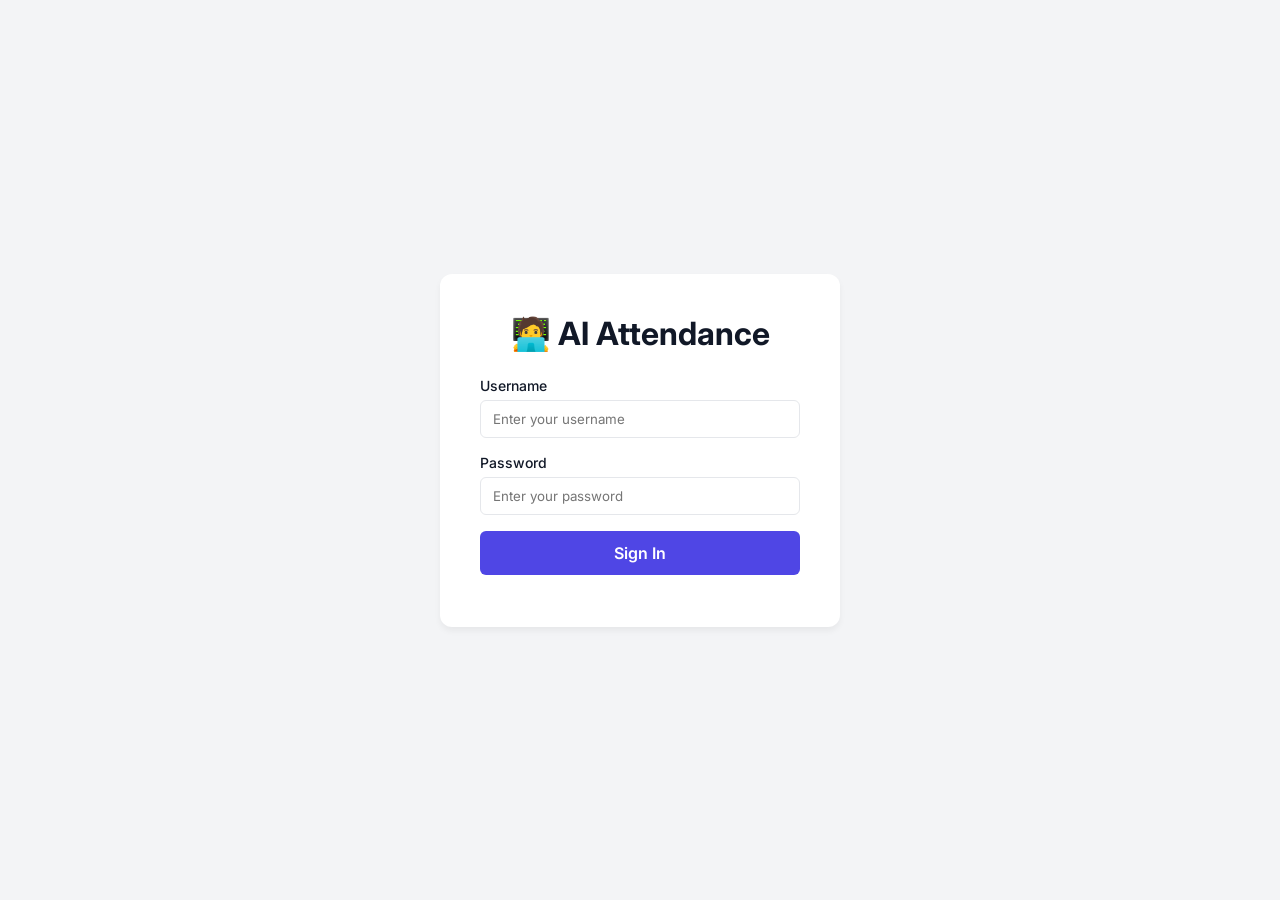
==== frontend/index.html @ b3b09b88 "feat: Implement core backend API, face capture/recognition, and initial frontend structure with upda" ====
<!DOCTYPE html>
<html lang="en">
<head>
    <meta charset="UTF-8">
    <meta name="viewport" content="width=device-width, initial-scale=1.0">
    <title>Smart Attendance System - Login</title>
    <link rel="stylesheet" href="styles.css">
    <link href="https://fonts.googleapis.com/css2?family=Inter:wght@400;600;700&display=swap" rel="stylesheet">
</head>
<body class="login-body">
    <div class="login-container">
        <div class="logo">
            <h1>🧑‍💻 AI Attendance</h1>
        </div>
        <form id="loginForm">
            <div class="input-group">
                <label for="username">Username</label>
                <input type="text" id="username" placeholder="Enter your username" required>
            </div>
            
            <div class="input-group">
                <label for="password">Password</label>
                <input type="password" id="password" placeholder="Enter your password" required>
            </div>

            <button type="submit" class="btn-primary">Sign In</button>
        </form>
        <p id="errorMsg" class="error-msg"></p>
    </div>
    <script src="app.js"></script>
</body>
</html>
---- frontend/styles.css ----
* {
    box-sizing: border-box;
    margin: 0;
    padding: 0;
    font-family: 'Inter', sans-serif;
}

:root {
    --primary: #4f46e5;
    --primary-hover: #4338ca;
    --bg-color: #f3f4f6;
    --card-bg: #ffffff;
    --text-main: #111827;
    --text-muted: #6b7280;
    --border: #e5e7eb;
}

body {
    background-color: var(--bg-color);
    color: var(--text-main);
}

.login-body {
    display: flex;
    justify-content: center;
    align-items: center;
    height: 100vh;
}

.login-container {
    background: var(--card-bg);
    padding: 40px;
    border-radius: 12px;
    box-shadow: 0 4px 6px rgba(0,0,0,0.05);
    width: 100%;
    max-width: 400px;
}

.logo {
    text-align: center;
    margin-bottom: 24px;
}

.input-group {
    margin-bottom: 16px;
}

.input-group label {
    display: block;
    font-size: 14px;
    font-weight: 500;
    margin-bottom: 6px;
}

.input-group input {
    width: 100%;
    padding: 10px 12px;
    border: 1px solid var(--border);
    border-radius: 6px;
    outline: none;
    transition: border-color 0.2s;
}

.input-group input:focus {
    border-color: var(--primary);
}

.btn-primary {
    width: 100%;
    padding: 12px;
    background: var(--primary);
    color: white;
    border: none;
    border-radius: 6px;
    font-size: 16px;
    font-weight: 600;
    cursor: pointer;
    transition: background 0.2s;
}

.btn-primary:hover {
    background: var(--primary-hover);
}

.error-msg {
    color: #ef4444;
    font-size: 14px;
    margin-top: 12px;
    text-align: center;
}

/* Dashboard Styles */
.dashboard-body {
    display: flex;
    height: 100vh;
}

.sidebar {
    width: 260px;
    background: white;
    border-right: 1px solid var(--border);
    display: flex;
    flex-direction: column;
    padding: 24px;
}

.sidebar h2 {
    font-size: 18px;
    margin-bottom: 32px;
    color: var(--primary);
}

.sidebar ul {
    list-style: none;
    flex-grow: 1;
}

.sidebar ul li a {
    display: block;
    padding: 12px;
    color: var(--text-muted);
    text-decoration: none;
    border-radius: 6px;
    margin-bottom: 8px;
    font-weight: 500;
}

.sidebar ul li a.active, .sidebar ul li a:hover {
    background: var(--bg-color);
    color: var(--primary);
}

.btn-outline {
    width: 100%;
    padding: 12px;
    background: transparent;
    color: var(--text-main);
    border: 1px solid var(--border);
    border-radius: 6px;
    cursor: pointer;
}

.btn-outline:hover {
    background: var(--bg-color);
}

.main-content {
    flex-grow: 1;
    padding: 40px;
    overflow-y: auto;
}

header {
    margin-bottom: 32px;
}

.card {
    background: white;
    padding: 24px;
    border-radius: 12px;
    box-shadow: 0 1px 3px rgba(0,0,0,0.05);
    border: 1px solid var(--border);
}

.upload-card h3 {
    margin-bottom: 8px;
}

.upload-card p {
    color: var(--text-muted);
    margin-bottom: 24px;
    font-size: 14px;
}

.input-row {
    display: flex;
    gap: 16px;
}
.input-row .input-group { flex: 1; }

.file-upload {
    border: 2px dashed var(--border);
    padding: 40px;
    text-align: center;
    border-radius: 8px;
    margin-bottom: 24px;
}

.hidden { display: none !important; }

.results-area {
    margin-top: 24px;
    padding: 16px;
    background: var(--bg-color);
    border-radius: 8px;
}

.webcam-container {
    text-align: center;
    margin: 20px 0;
    padding: 20px;
    background: #f8fafc;
    border: 1px solid var(--border);
    border-radius: 8px;
}

.data-table {
    width: 100%;
    border-collapse: collapse;
    margin-top: 10px;
}

.data-table th, .data-table td {
    padding: 12px 15px;
    text-align: left;
    border-bottom: 1px solid var(--border);
}

.data-table th {
    background: #f8fafc;
    color: var(--text-muted);
    font-weight: 600;
}

.data-table tr:hover {
    background: #f1f5f9;
}
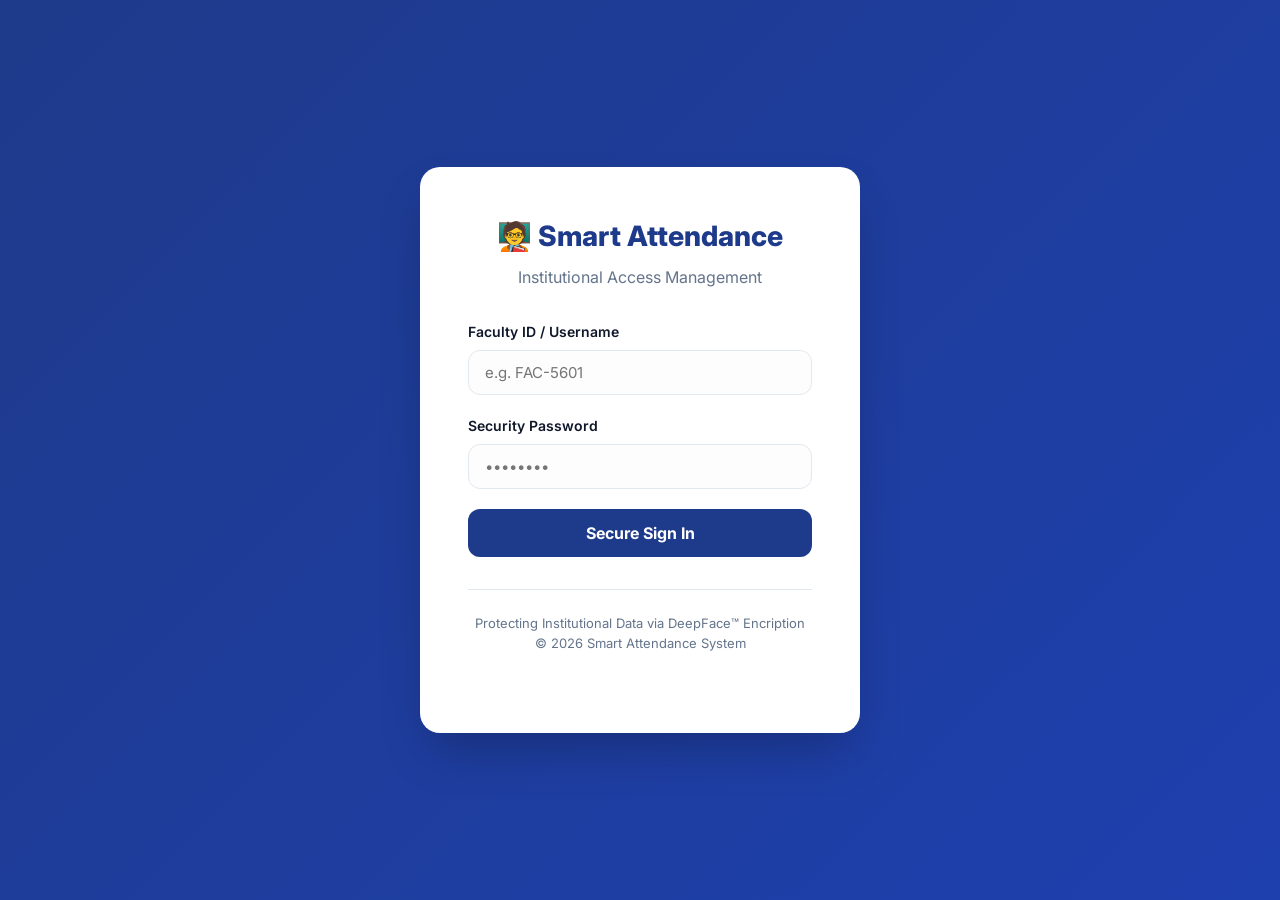
==== commit 4fc16032: "Roll numbers added instead of closeness value" ====
--- a/frontend/index.html
+++ b/frontend/index.html
@@ -3,30 +3,49 @@
 <head>
     <meta charset="UTF-8">
     <meta name="viewport" content="width=device-width, initial-scale=1.0">
-    <title>Smart Attendance System - Login</title>
+    <title>Smart Attendance - College Management System</title>
     <link rel="stylesheet" href="styles.css">
-    <link href="https://fonts.googleapis.com/css2?family=Inter:wght@400;600;700&display=swap" rel="stylesheet">
+    <link href="https://fonts.googleapis.com/css2?family=Inter:wght@400;500;600;700;800&display=swap" rel="stylesheet">
 </head>
 <body class="login-body">
     <div class="login-container">
         <div class="logo">
-            <h1>🧑‍💻 AI Attendance</h1>
+            <h1>🧑‍🏫 Smart Attendance</h1>
+            <p>Institutional Access Management</p>
         </div>
+        
         <form id="loginForm">
             <div class="input-group">
-                <label for="username">Username</label>
-                <input type="text" id="username" placeholder="Enter your username" required>
+                <label for="username">Faculty ID / Username</label>
+                <input type="text" id="username" placeholder="e.g. FAC-5601" required>
             </div>
             
             <div class="input-group">
-                <label for="password">Password</label>
-                <input type="password" id="password" placeholder="Enter your password" required>
+                <label for="password">Security Password</label>
+                <input type="password" id="password" placeholder="••••••••" required>
             </div>
 
-            <button type="submit" class="btn-primary">Sign In</button>
+            <button type="submit" class="btn-primary">Secure Sign In</button>
         </form>
-        <p id="errorMsg" class="error-msg"></p>
+        
+        <div id="errorMsg" class="error-msg hidden"></div>
+        
+        <div style="margin-top: 32px; border-top: 1px solid var(--border); padding-top: 24px;">
+            <p style="font-size: 13px; color: var(--text-muted);">
+                Protecting Institutional Data via DeepFace™ Encription<br>
+                &copy; 2026 Smart Attendance System
+            </p>
+        </div>
     </div>
     <script src="app.js"></script>
+    <script>
+        // Adjust error message visibility
+        const err = document.getElementById("errorMsg");
+        const observer = new MutationObserver(() => {
+            if(err.innerText.trim() !== "") err.classList.remove("hidden");
+            else err.classList.add("hidden");
+        });
+        observer.observe(err, { childList: true });
+    </script>
 </body>
 </html>
--- a/frontend/styles.css
+++ b/frontend/styles.css
@@ -1,113 +1,152 @@
+:root {
+    --primary: #1e3a8a;
+    --primary-light: #3b82f6;
+    --primary-hover: #172554;
+    --secondary: #64748b;
+    --bg-main: #f8fafc;
+    --bg-card: #ffffff;
+    --text-main: #0f172a;
+    --text-muted: #64748b;
+    --border: #e2e8f0;
+    --success: #10b981;
+    --danger: #ef4444;
+    --warning: #f59e0b;
+    --radius: 12px;
+    --shadow: 0 4px 6px -1px rgb(0 0 0 / 0.1), 0 2px 4px -2px rgb(0 0 0 / 0.1);
+}
+
 * {
     box-sizing: border-box;
     margin: 0;
     padding: 0;
-    font-family: 'Inter', sans-serif;
-}
-
-:root {
-    --primary: #4f46e5;
-    --primary-hover: #4338ca;
-    --bg-color: #f3f4f6;
-    --card-bg: #ffffff;
-    --text-main: #111827;
-    --text-muted: #6b7280;
-    --border: #e5e7eb;
+    font-family: 'Inter', -apple-system, BlinkMacSystemFont, "Segoe UI", Roboto, Helvetica, Arial, sans-serif;
 }
 
 body {
-    background-color: var(--bg-color);
-    color: var(--text-main);
-}
-
+    background-color: var(--bg-main);
+    color: var(--text-main);
+    line-height: 1.5;
+}
+
+/* --- Login Page --- */
 .login-body {
     display: flex;
     justify-content: center;
     align-items: center;
-    height: 100vh;
+    min-height: 100vh;
+    background: linear-gradient(135deg, #1e3a8a 0%, #1e40af 100%);
+    padding: 20px;
 }
 
 .login-container {
-    background: var(--card-bg);
-    padding: 40px;
-    border-radius: 12px;
-    box-shadow: 0 4px 6px rgba(0,0,0,0.05);
-    width: 100%;
-    max-width: 400px;
-}
-
-.logo {
+    background: var(--bg-card);
+    padding: 48px;
+    border-radius: 20px;
+    box-shadow: 0 25px 50px -12px rgba(0, 0, 0, 0.25);
+    width: 100%;
+    max-width: 440px;
     text-align: center;
-    margin-bottom: 24px;
+}
+
+.login-container h1 {
+    font-size: 28px;
+    font-weight: 800;
+    color: var(--primary);
+    margin-bottom: 8px;
+}
+
+.login-container p {
+    color: var(--text-muted);
+    margin-bottom: 32px;
 }
 
 .input-group {
-    margin-bottom: 16px;
+    margin-bottom: 20px;
+    text-align: left;
 }
 
 .input-group label {
     display: block;
     font-size: 14px;
-    font-weight: 500;
-    margin-bottom: 6px;
-}
-
-.input-group input {
-    width: 100%;
-    padding: 10px 12px;
-    border: 1px solid var(--border);
-    border-radius: 6px;
+    font-weight: 600;
+    margin-bottom: 8px;
+    color: var(--text-main);
+}
+
+.input-group input, .input-field {
+    width: 100%;
+    padding: 12px 16px;
+    border: 1.5px solid var(--border);
+    border-radius: var(--radius);
     outline: none;
-    transition: border-color 0.2s;
-}
-
-.input-group input:focus {
-    border-color: var(--primary);
+    transition: all 0.2s;
+    font-size: 15px;
+    background: #fdfdfd;
+}
+
+.input-group input:focus, .input-field:focus {
+    border-color: var(--primary-light);
+    box-shadow: 0 0 0 4px rgba(59, 130, 246, 0.1);
+    background: white;
 }
 
 .btn-primary {
     width: 100%;
-    padding: 12px;
+    padding: 14px;
     background: var(--primary);
     color: white;
     border: none;
-    border-radius: 6px;
+    border-radius: var(--radius);
     font-size: 16px;
-    font-weight: 600;
+    font-weight: 700;
     cursor: pointer;
-    transition: background 0.2s;
+    transition: transform 0.1s, background 0.2s;
 }
 
 .btn-primary:hover {
     background: var(--primary-hover);
+    transform: translateY(-1px);
+}
+
+.btn-primary:active {
+    transform: translateY(0);
 }
 
 .error-msg {
-    color: #ef4444;
+    color: var(--danger);
     font-size: 14px;
-    margin-top: 12px;
-    text-align: center;
-}
-
-/* Dashboard Styles */
+    margin-top: 16px;
+    background: #fef2f2;
+    padding: 10px;
+    border-radius: 8px;
+    border: 1px solid #fee2e2;
+}
+
+/* --- Dashboard --- */
 .dashboard-body {
     display: flex;
     height: 100vh;
+    background: #f1f5f9;
 }
 
 .sidebar {
-    width: 260px;
-    background: white;
+    width: 280px;
+    background: #ffffff;
     border-right: 1px solid var(--border);
     display: flex;
     flex-direction: column;
-    padding: 24px;
+    padding: 32px 20px;
+    z-index: 10;
 }
 
 .sidebar h2 {
-    font-size: 18px;
-    margin-bottom: 32px;
+    font-size: 20px;
+    font-weight: 800;
+    margin-bottom: 40px;
     color: var(--primary);
+    display: flex;
+    align-items: center;
+    gap: 12px;
 }
 
 .sidebar ul {
@@ -116,18 +155,26 @@
 }
 
 .sidebar ul li a {
-    display: block;
-    padding: 12px;
+    display: flex;
+    align-items: center;
+    gap: 12px;
+    padding: 14px 16px;
     color: var(--text-muted);
     text-decoration: none;
-    border-radius: 6px;
-    margin-bottom: 8px;
-    font-weight: 500;
-}
-
-.sidebar ul li a.active, .sidebar ul li a:hover {
-    background: var(--bg-color);
+    border-radius: var(--radius);
+    margin-bottom: 6px;
+    font-weight: 600;
+    transition: all 0.2s;
+}
+
+.sidebar ul li a.active {
+    background: #eff6ff;
     color: var(--primary);
+}
+
+.sidebar ul li a:hover:not(.active) {
+    background: #f8fafc;
+    color: var(--text-main);
 }
 
 .btn-outline {
@@ -135,93 +182,222 @@
     padding: 12px;
     background: transparent;
     color: var(--text-main);
-    border: 1px solid var(--border);
-    border-radius: 6px;
+    border: 1.5px solid var(--border);
+    border-radius: var(--radius);
     cursor: pointer;
+    font-weight: 600;
+    transition: all 0.2s;
 }
 
 .btn-outline:hover {
-    background: var(--bg-color);
+    background: #f8fafc;
+    border-color: var(--secondary);
 }
 
 .main-content {
     flex-grow: 1;
-    padding: 40px;
+    padding: 40px 60px;
     overflow-y: auto;
 }
 
 header {
-    margin-bottom: 32px;
+    display: flex;
+    justify-content: space-between;
+    align-items: center;
+    margin-bottom: 40px;
+}
+
+header h2 {
+    font-size: 28px;
+    font-weight: 800;
+    color: var(--text-main);
 }
 
 .card {
-    background: white;
-    padding: 24px;
-    border-radius: 12px;
-    box-shadow: 0 1px 3px rgba(0,0,0,0.05);
+    background: var(--bg-card);
+    padding: 32px;
+    border-radius: 16px;
+    box-shadow: var(--shadow);
     border: 1px solid var(--border);
-}
-
-.upload-card h3 {
-    margin-bottom: 8px;
-}
-
-.upload-card p {
+    margin-bottom: 24px;
+}
+
+.card h3 {
+    font-size: 20px;
+    font-weight: 700;
+    margin-bottom: 12px;
+    color: var(--text-main);
+}
+
+.card p {
     color: var(--text-muted);
+    font-size: 15px;
     margin-bottom: 24px;
-    font-size: 14px;
 }
 
 .input-row {
     display: flex;
-    gap: 16px;
-}
-.input-row .input-group { flex: 1; }
+    gap: 20px;
+    margin-bottom: 24px;
+}
+
+.input-row .input-group {
+    flex: 1;
+    margin-bottom: 0;
+}
 
 .file-upload {
     border: 2px dashed var(--border);
-    padding: 40px;
+    padding: 60px 40px;
     text-align: center;
-    border-radius: 8px;
+    border-radius: var(--radius);
     margin-bottom: 24px;
+    background: #fafafa;
+    transition: all 0.2s;
+    cursor: pointer;
+}
+
+.file-upload:hover {
+    border-color: var(--primary-light);
+    background: #f0f9ff;
 }
 
 .hidden { display: none !important; }
 
 .results-area {
-    margin-top: 24px;
-    padding: 16px;
-    background: var(--bg-color);
-    border-radius: 8px;
+    margin-top: 32px;
+    padding: 24px;
+    background: #f8fafc;
+    border-radius: var(--radius);
+    border: 1.5px solid var(--border);
 }
 
 .webcam-container {
     text-align: center;
-    margin: 20px 0;
-    padding: 20px;
-    background: #f8fafc;
-    border: 1px solid var(--border);
-    border-radius: 8px;
+    margin: 24px 0;
+    padding: 32px;
+    background: #000;
+    border-radius: 16px;
+    overflow: hidden;
+    position: relative;
 }
 
 .data-table {
     width: 100%;
-    border-collapse: collapse;
-    margin-top: 10px;
-}
-
-.data-table th, .data-table td {
-    padding: 12px 15px;
-    text-align: left;
-    border-bottom: 1px solid var(--border);
+    border-collapse: separate;
+    border-spacing: 0;
+    margin-top: 20px;
 }
 
 .data-table th {
     background: #f8fafc;
-    color: var(--text-muted);
+    color: var(--secondary);
+    font-weight: 700;
+    font-size: 13px;
+    text-transform: uppercase;
+    letter-spacing: 0.05em;
+    padding: 16px 20px;
+    border-bottom: 2px solid var(--border);
+}
+
+.data-table td {
+    padding: 20px;
+    font-size: 15px;
+    border-bottom: 1px solid var(--border);
+}
+
+.data-table tr:last-child td {
+    border-bottom: none;
+}
+
+.data-table tr:hover {
+    background: #fcfcfc;
+}
+
+/* Status Badges */
+.badge {
+    padding: 6px 12px;
+    border-radius: 9999px;
+    font-size: 13px;
+    font-weight: 700;
+}
+
+.badge-present {
+    background: #dcfce7;
+    color: #166534;
+}
+
+.badge-absent {
+    background: #fee2e2;
+    color: #991b1b;
+}
+
+/* Modal */
+.modal {
+    position: fixed;
+    inset: 0;
+    background: rgba(15, 23, 42, 0.7);
+    backdrop-filter: blur(4px);
+    display: flex;
+    justify-content: center;
+    align-items: center;
+    z-index: 1000;
+}
+
+.modal-content {
+    background: white;
+    padding: 40px;
+    border-radius: 24px;
+    width: 100%;
+    max-width: 480px;
+    box-shadow: 0 25px 50px -12px rgba(0, 0, 0, 0.5);
+}
+
+/* Action Buttons */
+.btn-sm {
+    padding: 8px 16px;
+    font-size: 14px;
+    border-radius: 8px;
+    cursor: pointer;
     font-weight: 600;
-}
-
-.data-table tr:hover {
-    background: #f1f5f9;
-}
+    border: none;
+    transition: all 0.2s;
+}
+
+.btn-danger {
+    background: #fecaca;
+    color: #991b1b;
+}
+
+.btn-danger:hover {
+    background: var(--danger);
+    color: white;
+}
+
+.btn-edit {
+    background: #fef3c7;
+    color: #92400e;
+}
+
+.btn-edit:hover {
+    background: var(--warning);
+    color: white;
+}
+
+/* Scrollbar */
+::-webkit-scrollbar {
+    width: 8px;
+}
+
+::-webkit-scrollbar-track {
+    background: transparent;
+}
+
+::-webkit-scrollbar-thumb {
+    background: #cbd5e1;
+    border-radius: 4px;
+}
+
+::-webkit-scrollbar-thumb:hover {
+    background: #94a3b8;
+}
